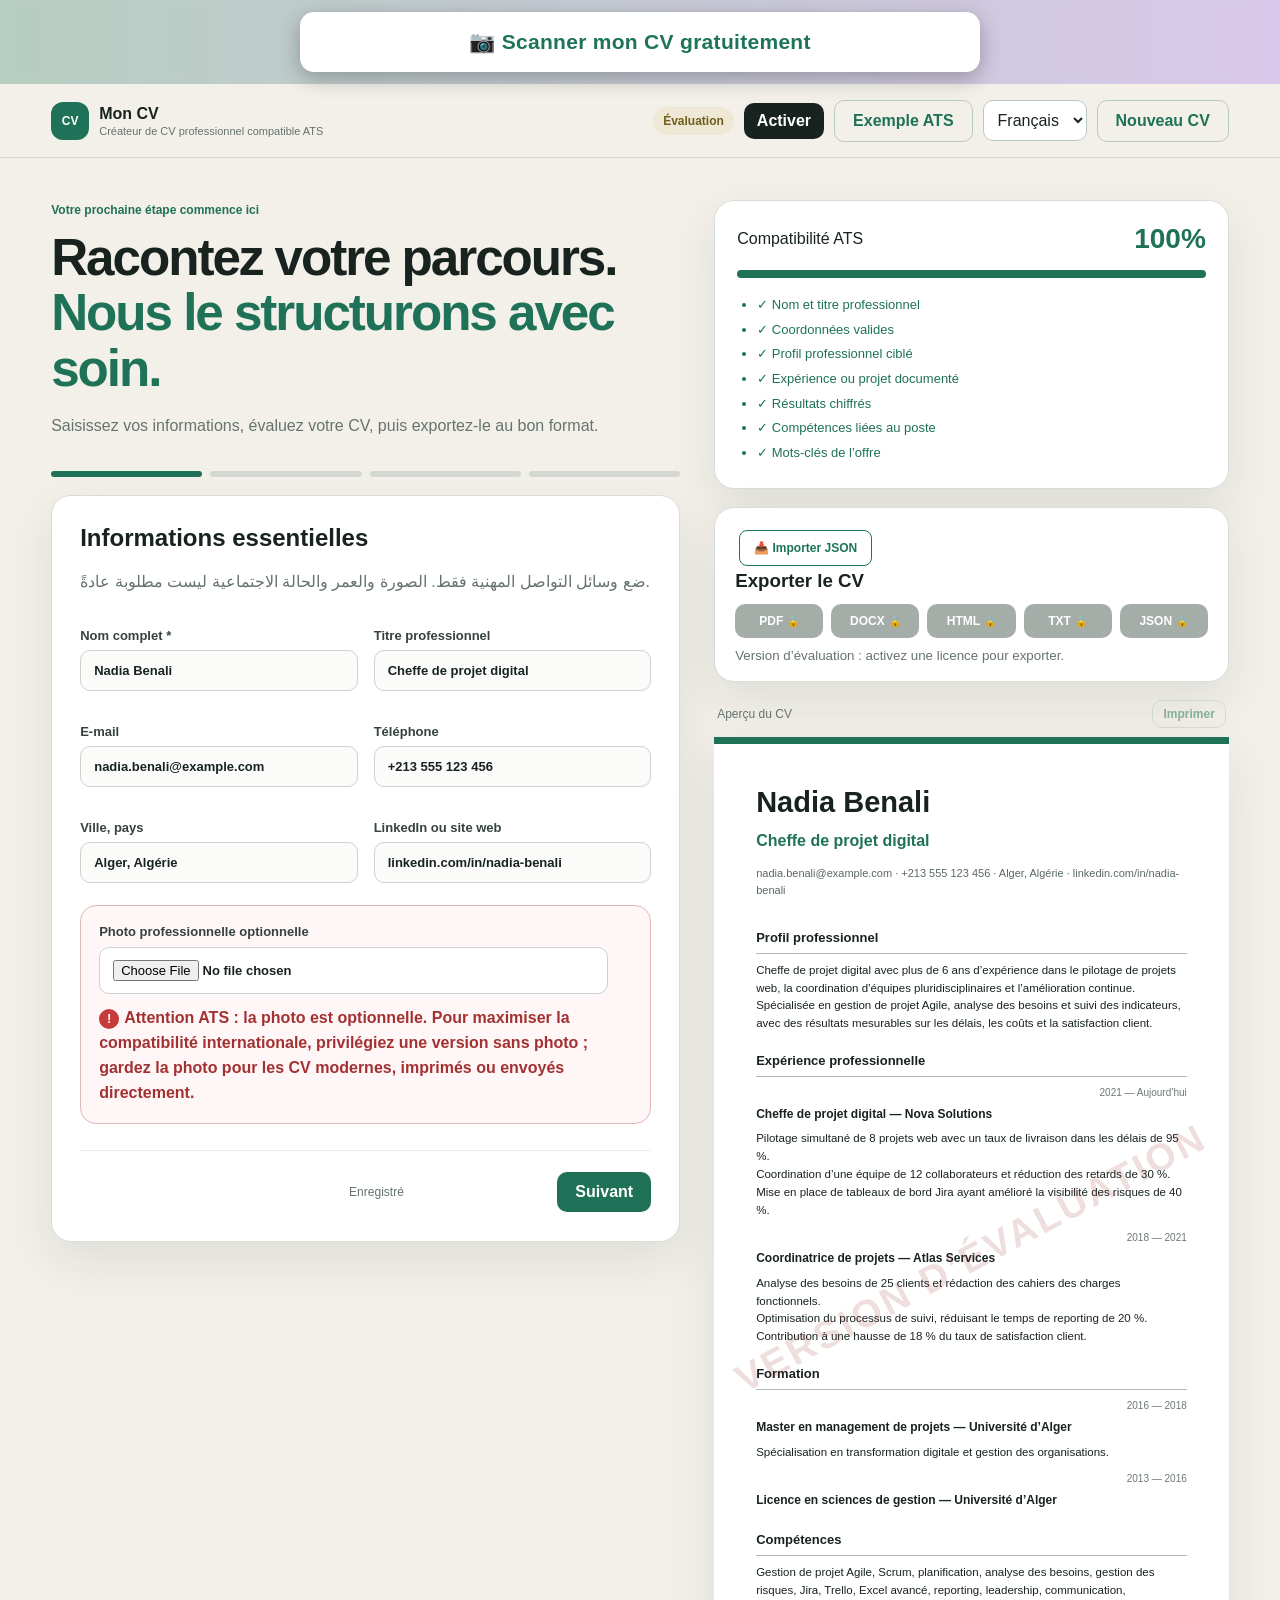
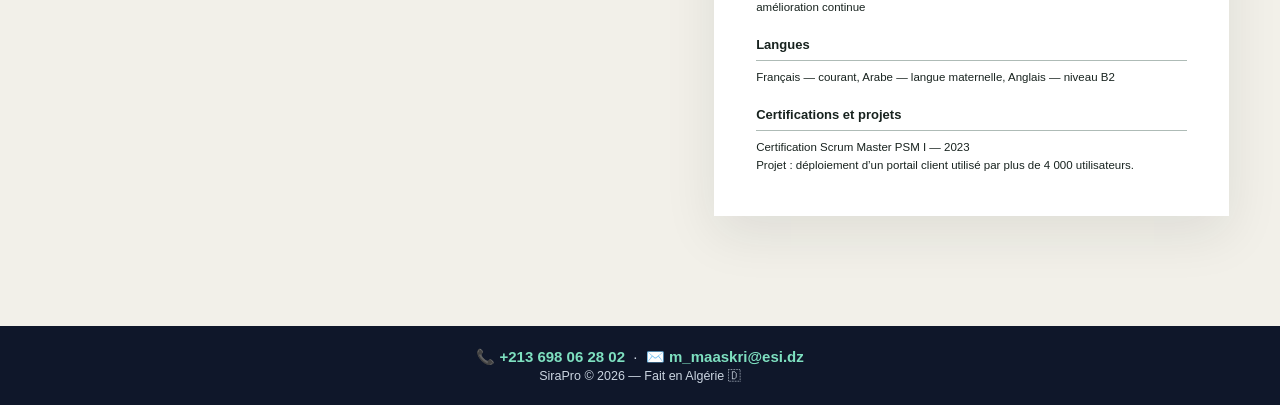
==== static/index.html @ 0e77803e "Update index.html" ====
<!doctype html>
<html lang="ar" dir="rtl">
<head>
  <meta charset="utf-8"><meta name="viewport" content="width=device-width,initial-scale=1"><title>SiraPro — CV professionnel</title><link rel="stylesheet" href="style.css"><link rel="stylesheet" href="commerce.css">
  <meta name="google-site-verification" content="IJ0RNt-pdAgBcvdg8Qh2VPRej1N11okPP1WjEHLTe_M" />
<style>
.bigScanWrap{position:sticky;top:0;z-index:999;padding:12px 16px;background:linear-gradient(90deg,#1e745a,#7c3aed);text-align:center}
#bigScanBtn{display:inline-block;width:min(680px,95%);padding:18px 22px;border:0;border-radius:14px;
background:#ffffff;color:#1e745a;font-size:21px;font-weight:900;cursor:pointer;
box-shadow:0 6px 22px rgba(0,0,0,.28);letter-spacing:.3px}
#bigScanBtn:hover{transform:scale(1.02)}
</style>
<style>.bigScanWrap{position:sticky;top:0;z-index:999;padding:12px 16px;background:linear-gradient(90deg,#1e745a,#7c3aed);text-align:center}#bigScanBtn{display:inline-block;width:min(680px,95%);padding:18px 22px;border:0;border-radius:14px;background:#fff;color:#1e745a;font-size:21px;font-weight:900;cursor:pointer;box-shadow:0 6px 22px rgba(0,0,0,.28)}#bigScanBtn:hover{transform:scale(1.02)}</style>
<style>
/* FOOTER:injected */
.bigScanWrap{background:linear-gradient(90deg,rgba(30,116,90,.55),rgba(124,58,237,.45))!important;backdrop-filter:blur(6px);-webkit-backdrop-filter:blur(6px);box-shadow:none!important}
#contactFooter{margin-top:40px;padding:22px 16px;background:#0f172a;color:#cbd5e1;text-align:center;font-size:15px}
#contactFooter a{color:#7ee0c0;text-decoration:none;font-weight:700}
#contactFooter a:hover{text-decoration:underline}
</style>

<style>
/* TWEAK:injected */
.bigScanWrap{background:linear-gradient(90deg,rgba(30,116,90,.28),rgba(124,58,237,.22))!important;backdrop-filter:blur(4px);-webkit-backdrop-filter:blur(4px)}
</style>


</head>
  <!-- Meta Pixel Code -->
<script>
!function(f,b,e,v,n,t,s)
{if(f.fbq)return;n=f.fbq=function(){n.callMethod?
n.callMethod.apply(n,arguments):n.queue.push(arguments)};
if(!f._fbq)f._fbq=n;n.push=n;n.loaded=!0;n.version='2.0';
n.queue=[];t=b.createElement(e);t.async=!0;
t.src=v;s=b.getElementsByTagName(e)[0];
s.parentNode.insertBefore(t,s)}(window, document,'script',
'https://connect.facebook.net/en_US/fbevents.js');
fbq('init', '2664042690682594');
fbq('track', 'PageView');
</script>
<noscript><img height="1" width="1" style="display:none"
src="https://www.facebook.com/tr?id=2664042690682594&ev=PageView&noscript=1"
/></noscript>
<!-- End Meta Pixel Code -->
<body>


<header><div class="brand"><span class="mark">CV</span><div><b data-i18n="brand">SiraPro</b><small data-i18n="tagline">Créateur de CV compatible ATS</small></div></div><div class="header-actions"><span id="licenseBadge" class="license-badge">Évaluation</span><button id="licenseBtn" class="license-button">Activer</button><button id="exampleBtn" class="ghost" data-i18n="exampleCv">Exemple ATS</button><select id="languageSelect" aria-label="Language"><option value="ar">العربية</option><option value="en">English</option><option value="fr">Français</option></select><button id="clearBtn" class="ghost" data-i18n="newCv">Nouveau CV</button></div></header>
<main>
  <section class="editor">
    <div class="intro"><span class="eyebrow" data-i18n="eyebrow">خطوتك التالية تبدأ هنا</span><h1><span data-i18n="hero1">اكتب قصتك المهنية.</span><br><em data-i18n="hero2">نحن نرتّبها باحتراف.</em></h1><p data-i18n="heroText">أدخل معلوماتك الأساسية، راقب قوة سيرتك، ثم صدّرها بالصيغة المناسبة.</p></div>
    <nav id="steps" aria-label="مراحل إعداد السيرة"></nav>
    <form id="cvForm">
      <div class="panel active" data-step="0"><h2>المعلومات الأساسية</h2><p class="hint">ضع وسائل التواصل المهنية فقط. الصورة والعمر والحالة الاجتماعية ليست مطلوبة عادةً.</p><div class="grid"><label>الاسم الكامل *<input name="fullName" required placeholder="مثال: أمين بن يوسف"></label><label>المسمى المهني<input name="headline" placeholder="مهندس برمجيات"></label><label>البريد الإلكتروني<input name="email" type="email" placeholder="name@example.com"></label><label>الهاتف<input name="phone" placeholder="+213 ..."></label><label>المدينة، الدولة<input name="location" placeholder="الجزائر العاصمة، الجزائر"></label><label>LinkedIn أو الموقع<input name="linkedin" placeholder="linkedin.com/in/..."></label></div><div class="photo-box"><input type="hidden" name="photoData" id="photoData"><label class="photo-picker"><span data-i18n="photoLabel">Photo professionnelle optionnelle</span><input id="photoInput" type="file" accept="image/png,image/jpeg,image/webp"></label><button type="button" id="removePhoto" class="ghost" data-i18n="removePhoto">Retirer</button><img id="photoThumb" alt="" hidden><p class="photo-ats-alert" data-i18n="photoWarning">Attention ATS : la photo est optionnelle. Pour maximiser la compatibilité internationale, privilégiez une version sans photo ; gardez la photo pour les CV modernes, imprimés ou envoyés directement.</p></div></div>
      <div class="panel" data-step="1"><h2>الملخص والمهارات</h2><p class="hint">اكتب 3–5 أسطر تربط خبرتك بتخصصك والنتائج التي حققتها.</p><label>الملخص المهني<textarea name="summary" rows="6" placeholder="متخصص في... بخبرة... حققت..."></textarea></label><label>المهارات الأساسية<textarea name="skills" rows="3" placeholder="Python، إدارة المشاريع، تحليل البيانات..."></textarea></label><label>كلمات إعلان الوظيفة<textarea name="keywords" rows="3" placeholder="الصق أهم المهارات والمصطلحات الواردة في الإعلان"></textarea></label></div>
      <div class="panel" data-step="2"><div class="section-head"><div><h2>الخبرة المهنية</h2><p class="hint">ابدأ بالأحدث، واستخدم أفعالًا ونتائج قابلة للقياس.</p></div><button type="button" class="secondary" data-add="experience">+ إضافة خبرة</button></div><div id="experienceList"></div></div>
      <div class="panel" data-step="3"><div class="section-head"><div><h2>التعليم والتطوير</h2><p class="hint">أضف الشهادات الأكاديمية والمعلومات المرتبطة بالوظيفة.</p></div><button type="button" class="secondary" data-add="education">+ إضافة مؤهل</button></div><div id="educationList"></div><label>اللغات<input name="languages" placeholder="العربية — لغة أم، الإنجليزية — B2"></label><label>الشهادات والمشاريع<textarea name="extras" rows="4" placeholder="شهادة PMP، مشروع لوحة مؤشرات..."></textarea></label></div>
      <div class="actions"><button type="button" id="prevBtn" class="ghost" data-i18n="previous">السابق</button><span id="saveState" data-i18n="saved">محفوظ محليًا</span><button type="button" id="nextBtn" data-i18n="next">التالي</button></div>
    </form>
  </section>
  <aside><div class="score-card"><div><span data-i18n="atsReady">جاهزية ATS</span><strong id="score">0%</strong></div><div class="meter"><i id="meter"></i></div><ul id="checks"></ul></div><div class="export"><button id="import-json-btn" type="button" style="margin:4px;padding:10px 14px;border:1px solid #1e745a;border-radius:8px;background:#ffffff;color:#1e745a;font-weight:700;cursor:pointer;">📥 Importer JSON</button><input type="file" id="import-json-input" accept=".json,application/json" style="display:none"><h3 data-i18n="exportCv">تصدير السيرة</h3><div id="exportButtons"></div><small id="exportMessage" data-i18n="trialExport">Version d’évaluation : activez une licence pour exporter.</small></div><div class="preview-wrap"><div class="preview-label"><span data-i18n="preview">معاينة السيرة</span><button id="printBtn" class="mini" data-i18n="print">طباعة</button></div><article id="preview"></article><div id="trialWatermark" class="trial-watermark">VERSION D’ÉVALUATION</div></div></aside>
</main>
<dialog id="licenseDialog"><button class="dialog-close" id="closeLicense" aria-label="Fermer">×</button><div class="dialog-copy"><span class="eyebrow">SIRAPRO PREMIUM</span><h2>Exportez votre CV professionnel</h2><p>L’aperçu reste gratuit. Choisissez une formule pour débloquer PDF, Word, HTML, TXT, JSON et l’impression.</p></div><div class="plans"><article><span>Mensuel</span><strong>500 DA</strong><small>Renouvellement mensuel</small><button data-checkout="monthly">Choisir mensuel</button></article><article class="recommended"><i>Recommandé</i><span>Annuel</span><strong>5 000 DA</strong><small>Économisez 1 000 DA par an</small><button data-checkout="annual">Choisir annuel</button></article></div><div class="activation"><h3>Vous avez déjà une licence ?</h3><div class="activation-grid"><input id="licenseEmail" type="email" placeholder="votre@email.com"><input id="licenseKey" placeholder="CVPRO-XXXXXX-XXXXXX-XXXXXX-XXXXXX"><button id="activateLicense">Activer la licence</button></div><p id="licenseFeedback" role="status"></p></div></dialog>
<template id="experienceTpl"><div class="repeat-card"><button type="button" class="remove" aria-label="حذف">×</button><div class="grid"><label>المسمى الوظيفي<input data-key="role"></label><label>الشركة<input data-key="company"></label><label>من<input data-key="start" placeholder="2022"></label><label>إلى<input data-key="end" placeholder="حتى الآن"></label></div><label>الإنجازات<textarea data-key="details" rows="4" placeholder="طورت... مما أدى إلى زيادة... بنسبة 20%"></textarea></label></div></template>
<template id="educationTpl"><div class="repeat-card"><button type="button" class="remove" aria-label="حذف">×</button><div class="grid"><label>الشهادة / التخصص<input data-key="degree"></label><label>المؤسسة<input data-key="institution"></label><label>من<input data-key="start"></label><label>إلى<input data-key="end"></label></div><label>تفاصيل إضافية<textarea data-key="details" rows="3"></textarea></label></div></template>
<script src="app.js"></script>


<script>
(function () {
  var KEY = "cvData";
  var btn = document.getElementById("import-json-btn");
  var input = document.getElementById("import-json-input");
  if (!btn || !input) return;

  btn.addEventListener("click", function () { input.click(); });

  input.addEventListener("change", function () {
    var file = input.files && input.files[0];
    if (!file) return;

    var reader = new FileReader();
    reader.onload = function () {
      try {
        var text = String(reader.result).replace(/^\uFEFF/, "");
        var data = JSON.parse(text);

        if (typeof data !== "object" || data === null || Array.isArray(data)) throw new Error("format");
        if (!("fullName" in data) && !("experience" in data) && !("email" in data)) throw new Error("format");

        localStorage.setItem(KEY, JSON.stringify(data));
        alert("✅ CV importé avec succès. La page va se recharger.");
        location.reload();
      } catch (e) {
        alert("❌ Fichier JSON invalide. Choisissez un fichier exporté depuis SiraPro.");
      }
    };
    reader.readAsText(file, "utf-8");
    input.value = "";
  });
})();
</script>

<button id="scan-open" style="position:fixed;bottom:16px;left:16px;z-index:9998;border:0;border-radius:999px;padding:12px 18px;background:#7c3aed;color:#fff;font-weight:700;cursor:pointer;box-shadow:0 8px 20px rgba(0,0,0,.25);">📷 Scanner mon CV</button>
<div id="scan-panel" style="display:none;position:fixed;inset:0;background:rgba(15,23,42,.55);z-index:9999;">
  <div style="max-width:660px;margin:4vh auto;background:#fff;border-radius:16px;padding:24px;max-height:92vh;overflow:auto;">
    <div style="display:flex;justify-content:space-between;align-items:center;">
      <h2 style="margin:0;font-size:20px;">📷 Scan &amp; Score de votre CV</h2>
      <button id="scan-close" style="border:0;background:#e2e8f0;border-radius:8px;padding:6px 10px;cursor:pointer;">✖</button>
    </div>
    <p style="color:#64748b;font-size:14px;">Uploadez une photo ou un PDF de votre CV existant. L'application lit le texte et calcule votre score ATS, plus un score de compatibilité si vous collez une offre d'emploi.</p>
    <input type="file" id="scan-file" accept="image/png,image/jpeg,image/webp,application/pdf" style="margin:8px 0;">
    <textarea id="scan-job" rows="4" placeholder="(Optionnel) Collez ici l'offre d'emploi pour calculer la compatibilité..." style="width:100%;margin:8px 0;padding:10px;border:1px solid #cbd5e1;border-radius:8px;"></textarea>
    <button id="scan-go" style="border:0;border-radius:10px;padding:12px 18px;background:#7c3aed;color:#fff;font-weight:700;cursor:pointer;">Analyser mon CV</button>
    <div id="scan-result" style="margin-top:16px;"></div>
  </div>
</div>
<script>
(function () {
  var open = document.getElementById("scan-open");
  var panel = document.getElementById("scan-panel");
  var close = document.getElementById("scan-close");
  var go = document.getElementById("scan-go");
  var fileInput = document.getElementById("scan-file");
  var jobInput = document.getElementById("scan-job");
  var result = document.getElementById("scan-result");

  open.addEventListener("click", function () { panel.style.display = "block"; });
  close.addEventListener("click", function () { panel.style.display = "none"; });

  go.addEventListener("click", function () {
    var file = fileInput.files && fileInput.files[0];
    if (!file) { alert("Choisissez d'abord une photo ou un PDF de votre CV."); return; }

    result.innerHTML = "<p>⏳ Analyse en cours…</p>";
    var fd = new FormData();
    fd.append("file", file, file.name);
    fd.append("kind", (file.name.split(".").pop() || "").toLowerCase());
    fd.append("job", jobInput.value || "");

    fetch("/api/scan-score", { method: "POST", body: fd })
      .then(function (r) { return r.json().then(function (j) { return { ok: r.ok, j: j }; }); })
      .then(function (res) {
        if (!res.ok) { result.innerHTML = "<p style='color:#b91c1c;'>❌ " + (res.j.error || "Erreur") + "</p>"; return; }
        var j = res.j;
        var htmlOut = "<h3 style='margin:0 0 8px;'>Score ATS : " + j.ats_score + " / 100</h3>";
        if (j.compatibility !== null && j.compatibility !== undefined) {
          htmlOut += "<h3 style='margin:0 0 8px;color:#7c3aed;'>Compatibilité avec l'offre : " + j.compatibility + " %</h3>";
        }
        htmlOut += "<p style='color:#64748b;'>" + j.word_count + " mots détectés</p><ul style='list-style:none;padding:0;'>";
        (j.checks || []).forEach(function (c) {
          htmlOut += "<li>" + (c.ok ? "✅" : "❌") + " " + c.label + " <b>(+" + c.points + ")</b></li>";
        });
        htmlOut += "</ul>";
        if ((j.matched_skills || []).length) {
          htmlOut += "<p><b>Compétences détectées :</b> " + j.matched_skills.join(", ") + "</p>";
        }
        if ((j.job_keywords_matched || []).length) {
          htmlOut += "<p><b>Mots-clés de l'offre trouvés :</b> " + j.job_keywords_matched.join(", ") + "</p>";
        }
        result.innerHTML = htmlOut;
      })
      .catch(function (e) { result.innerHTML = "<p style='color:#b91c1c;'>❌ " + e + "</p>"; });
  });
})();
</script>

<script>
// BIGSCAN2:injected
(function(){
  var BANNER = '<div class="bigScanWrap" id="bigScanWrap"><button id="bigScanBtn" type="button">📷 Scanner mon CV gratuitement</button></div>';
  function findOld(){
    var els = document.querySelectorAll('button, a, [role="button"], label');
    for (var i=0;i<els.length;i++){
      var el = els[i];
      if (el.id === 'bigScanBtn') continue;
      var txt = (el.textContent || '').trim();
      if (/scanner\s+mon\s+cv/i.test(txt) && txt.length < 60) return el;
    }
    return null;
  }
  function ensure(){
    if (!document.body) return;
    if (!document.getElementById('bigScanWrap')) {
      document.body.insertAdjacentHTML('afterbegin', BANNER);
      document.getElementById('bigScanBtn').addEventListener('click', function(){
        var old = findOld();
        if (old) { old.click(); return; }
        var fi = document.querySelector('input[type="file"][accept*="pdf"]') || document.querySelector('input[type="file"]');
        if (fi) fi.click();
      });
    }
    var old2 = findOld();
    if (old2) old2.style.display = 'none';
  }
  ensure();
  setInterval(ensure, 1000);
})();
</script>

<script>
// PAYCAP:injected
document.addEventListener('click', function(ev){
  var el = ev.target.closest ? ev.target.closest('button, a, [role="button"]') : null;
  if (!el) return;
  var t = (el.textContent || '');
  if (!/mensuel|annuel|payer|500\s*DA|5\s?000\s*DA|CIB|Edahabia/i.test(t)) return;
  var plan = /annuel|5\s?000/i.test(t) ? 'annual' : 'monthly';
  var ask = window.prompt('Votre e-mail pour recevoir votre cl\u00e9 d\u2019activation apr\u00e8s paiement :', localStorage.getItem('sirapro_email') || '');
  if (ask === null) { ev.preventDefault(); ev.stopPropagation(); return; }
  ask = (ask || '').trim().toLowerCase();
  if (ask.indexOf('@') > 0) {
    localStorage.setItem('sirapro_email', ask);
    try {
      var x = new XMLHttpRequest();
      x.open('POST', '/api/register_intent', false);
      x.setRequestHeader('Content-Type', 'application/json');
      x.send(JSON.stringify({email: ask, plan: plan}));
    } catch (e) {}
  }
}, true);
</script>

<script>
// FOOTER:injected
(function(){
  function ensure(){
    if (!document.body) return;
    if (!document.getElementById('contactFooter')) {
      document.body.insertAdjacentHTML('beforeend',
        '<footer id="contactFooter">📞 <a href="tel:+213698062802">+213 698 06 28 02</a> &nbsp;·&nbsp; ✉️ <a href="mailto:m_maaskri@esi.dz">m_maaskri@esi.dz</a><br><small>SiraPro © 2026 — Fait avec ❤️ en Algérie</small></footer>');
    }
  }
  ensure();
  setInterval(ensure, 1000);
})();
</script>

<script>
// TWEAK:injected
(function(){
  function fix(){
    var f = document.getElementById('contactFooter');
    if (f && f.innerHTML.indexOf('\u2764') !== -1) {
      f.innerHTML = '📞 <a href="tel:+213698062802">+213 698 06 28 02</a> &nbsp;·&nbsp; ✉️ <a href="mailto:m_maaskri@esi.dz">m_maaskri@esi.dz</a><br><small>SiraPro © 2026 — Fait en Algérie 🇩</small>';
    }
  }
  fix();
  setInterval(fix, 1000);
})();
</script>

<script>
// PIXEL:events
document.addEventListener('click', function(ev){
  var el = ev.target.closest ? ev.target.closest('button, a, [role="button"]') : null;
  if (!el) return;
  var t = (el.textContent || '');
  if (/mensuel|annuel|payer|500\s*DA|5\s?000\s*DA|CIB|Edahabia/i.test(t) && window.fbq) {
    fbq('track', 'InitiateCheckout');
  }
}, true);
</script>
</body></html>
---- static/style.css ----
:root{--ink:#18231f;--muted:#66736e;--paper:#fff;--bg:#f2f0e9;--green:#1f7258;--line:#d9ddd8;--shadow:0 18px 50px rgba(24,35,31,.09)}*{box-sizing:border-box}body{margin:0;background:var(--bg);color:var(--ink);font-family:Arial,sans-serif}button,input,textarea,select{font:inherit}header{min-height:74px;padding:10px 4vw;display:flex;align-items:center;justify-content:space-between;gap:15px;border-bottom:1px solid #dad8d0;background:rgba(242,240,233,.94);position:sticky;top:0;z-index:9}.brand,.header-actions{display:flex;gap:10px;align-items:center}.brand small{display:block;color:var(--muted);font-size:11px;margin-top:2px}.mark{display:grid;place-items:center;width:38px;height:38px;border-radius:12px;background:var(--green);color:#fff;font-weight:bold;font-size:12px}.header-actions select{border:1px solid #b9c8c2;border-radius:10px;padding:10px;background:#fff;color:var(--ink)}main{display:grid;grid-template-columns:minmax(0,1.1fr) minmax(370px,.9fr);gap:34px;max-width:1440px;margin:auto;padding:42px 4vw 70px}.editor,aside{min-width:0}.eyebrow{font-size:12px;color:var(--green);font-weight:bold}.intro h1{font-size:clamp(36px,4vw,62px);line-height:1.08;margin:12px 0 16px;letter-spacing:-.04em}.intro h1 em{font-style:normal;color:var(--green)}.intro p,.hint{color:var(--muted);line-height:1.7}nav{display:flex;gap:8px;margin:32px 0 18px}.step{flex:1;height:6px;border:0;padding:0;background:#d4d7d2;border-radius:9px}.step.done,.step.active{background:var(--green)}form,.score-card,.export{background:var(--paper);border:1px solid var(--line);border-radius:20px;box-shadow:var(--shadow)}form{padding:28px}.panel{display:none}.panel.active{display:block}.panel h2{margin:0 0 6px}.grid{display:grid;grid-template-columns:1fr 1fr;gap:16px}label{display:block;color:#36423e;font-size:13px;font-weight:bold;margin-top:17px}input,textarea{width:100%;margin-top:7px;border:1px solid #ccd2ce;border-radius:10px;padding:12px 13px;background:#fbfcfa;color:var(--ink);outline:none}textarea{resize:vertical;line-height:1.6}input:focus,textarea:focus{border-color:var(--green);box-shadow:0 0 0 3px #dcebe5}.actions,.section-head,.score-card>div:first-child,.preview-label{display:flex;align-items:center;justify-content:space-between}.actions{margin-top:26px;border-top:1px solid #eee;padding-top:20px}.actions span{font-size:12px;color:var(--muted)}button{border:0;border-radius:10px;background:var(--green);color:#fff;padding:11px 18px;cursor:pointer;font-weight:bold}.ghost,.secondary,.mini{background:transparent;color:var(--green);border:1px solid #b9c8c2}.repeat-card{position:relative;margin-top:18px;padding:18px;border:1px solid var(--line);border-radius:14px;background:#fafbf9}.remove{position:absolute;inset-inline-end:10px;top:8px;background:transparent;color:#a64c4c;font-size:22px;padding:4px 8px}.score-card{padding:22px;margin-bottom:18px}.score-card strong{font-size:28px;color:var(--green)}.meter{height:8px;background:#e6e9e5;border-radius:10px;margin:15px 0;overflow:hidden}.meter i{display:block;height:100%;width:0;background:var(--green);transition:.3s}.score-card ul{padding-inline-start:20px;margin:0;color:var(--muted);font-size:13px;line-height:1.9}.score-card li.ok{color:var(--green)}.export{padding:18px 20px;margin-bottom:18px}.export h3{margin:0 0 12px}.export #exportButtons{display:grid;grid-template-columns:repeat(5,minmax(0,1fr));gap:8px}.export button{padding:10px 6px;font-size:12px}.export small{display:block;color:var(--muted);margin-top:10px}.preview-label{padding:0 3px 9px;color:var(--muted);font-size:12px}.mini{padding:6px 10px}.preview-wrap article{background:#fff;min-height:610px;box-shadow:var(--shadow);border-top:7px solid var(--green);padding:36px 42px;line-height:1.55}.cv-name{font-size:29px;margin:0}.cv-headline{color:var(--green);font-weight:bold;margin:4px 0}.cv-contact{font-size:11px;color:#5b6964;overflow-wrap:anywhere}.cv-section{margin-top:18px}.cv-section h2{font-size:13px;border-bottom:1px solid #aebbb6;padding-bottom:5px;margin-bottom:8px}.cv-section p{font-size:11.5px;white-space:pre-line;margin:5px 0}.cv-item{margin-bottom:10px}.cv-item b{font-size:12px}.cv-date{display:block;text-align:end;color:#6b7773;font-size:10px}[dir=ltr] body,[dir=ltr] input,[dir=ltr] textarea{text-align:left}
@media(max-width:950px){main{grid-template-columns:1fr}aside{display:grid;grid-template-columns:1fr 1fr;gap:16px}.score-card,.export{margin:0}.preview-wrap{grid-column:1/-1}}
@media(max-width:600px){header{min-height:68px;padding:10px 14px}.brand small,#clearBtn{display:none}.header-actions select{padding:9px 7px}main{padding:24px 12px 48px;gap:22px}.grid,aside{grid-template-columns:1fr}form{padding:18px;border-radius:15px}.intro h1{font-size:36px}.intro p{font-size:14px}.preview-wrap{grid-column:auto}.preview-wrap article{padding:26px 20px;min-height:500px}.section-head{align-items:flex-start;gap:12px}.actions{gap:8px}.actions span{display:none}.actions button{flex:1}.export{position:sticky;bottom:8px;z-index:7;box-shadow:0 12px 35px rgba(24,35,31,.22)}.export #exportButtons{grid-template-columns:repeat(3,1fr)}.export small{display:none}}
@media print{body>*:not(main),main>.editor,.score-card,.export,.preview-label{display:none!important}main{display:block;padding:0}.preview-wrap article{box-shadow:none;border:0;min-height:auto}}
.photo-box{margin-top:22px;padding:18px;border:1px solid #e2b7b7;border-radius:16px;background:#fff7f7;display:grid;grid-template-columns:1fr auto auto;gap:12px;align-items:center}.photo-picker{margin:0}.photo-picker input{margin-top:8px;background:white}.photo-ats-alert{grid-column:1/-1;margin:0;color:#a33131;font-weight:bold;line-height:1.55}.photo-ats-alert::before{content:'! ';display:inline-grid;place-items:center;width:20px;height:20px;margin-inline-end:5px;border-radius:50%;background:#c73b3b;color:white;font-size:13px}#photoThumb{width:74px;height:74px;border-radius:50%;object-fit:cover;border:3px solid white;box-shadow:0 8px 22px rgba(163,49,49,.18)}#removePhoto[hidden],#photoThumb[hidden]{display:none}.cv-top{display:flex;gap:18px;align-items:flex-start}.cv-photo{width:86px;height:86px;border-radius:50%;object-fit:cover;border:3px solid #eef3ef;flex:0 0 auto}[dir=rtl] .cv-top{flex-direction:row-reverse}@media(max-width:600px){.photo-box{grid-template-columns:1fr}.cv-top{gap:12px}.cv-photo{width:68px;height:68px}}
---- static/commerce.css ----
.license-badge{padding:7px 10px;border-radius:99px;background:#eee8d5;color:#715d1c;font-size:12px;font-weight:bold}.license-badge.active{background:#dceee7;color:#176247}.license-button{padding:9px 13px;background:#18231f}.preview-wrap{position:relative}.trial-watermark{position:absolute;inset:50% auto auto 50%;transform:translate(-50%,-50%) rotate(-28deg);font-weight:900;font-size:clamp(22px,3vw,42px);letter-spacing:.08em;color:rgba(150,48,48,.16);white-space:nowrap;pointer-events:none}.export button.locked{background:#a5ada9;cursor:not-allowed;position:relative}.export button.locked::after{content:'🔒';font-size:10px;margin-inline-start:4px}dialog{width:min(760px,calc(100vw - 30px));border:0;border-radius:24px;padding:30px;background:#f7f5ee;color:#18231f;box-shadow:0 30px 90px rgba(0,0,0,.28)}dialog::backdrop{background:rgba(15,24,21,.68);backdrop-filter:blur(4px)}.dialog-close{position:absolute;inset-inline-end:16px;top:14px;background:transparent;color:#42504b;font-size:26px;padding:4px 9px}.dialog-copy{text-align:center;max-width:560px;margin:auto}.dialog-copy h2{font-size:30px;margin:9px 0}.dialog-copy p{color:#66736e;line-height:1.6}.plans{display:grid;grid-template-columns:1fr 1fr;gap:15px;margin:24px 0}.plans article{background:white;border:1px solid #d9ddd8;border-radius:17px;padding:20px;display:grid;gap:8px;position:relative}.plans .recommended{border:2px solid #1f7258}.plans i{position:absolute;top:-12px;inset-inline-end:14px;background:#1f7258;color:white;padding:5px 9px;border-radius:20px;font-size:10px}.plans strong{font-size:28px}.plans small{color:#66736e}.activation{border-top:1px solid #d9ddd8;padding-top:18px}.activation h3{margin:0 0 12px}.activation-grid{display:grid;grid-template-columns:1fr 1.3fr auto;gap:8px}.activation-grid input{margin:0}.activation-grid button{white-space:nowrap}#licenseFeedback{min-height:20px;color:#a24848;font-size:13px}.licensed .trial-watermark{display:none}.licensed #printBtn{opacity:1}.trial #printBtn{opacity:.5;cursor:not-allowed}@media(max-width:700px){.license-badge,#clearBtn{display:none}.header-actions{gap:5px}.license-button{padding:8px}.plans,.activation-grid{grid-template-columns:1fr}dialog{padding:25px 18px}.dialog-copy h2{font-size:24px}}@media print{.trial-watermark{display:block!important}}
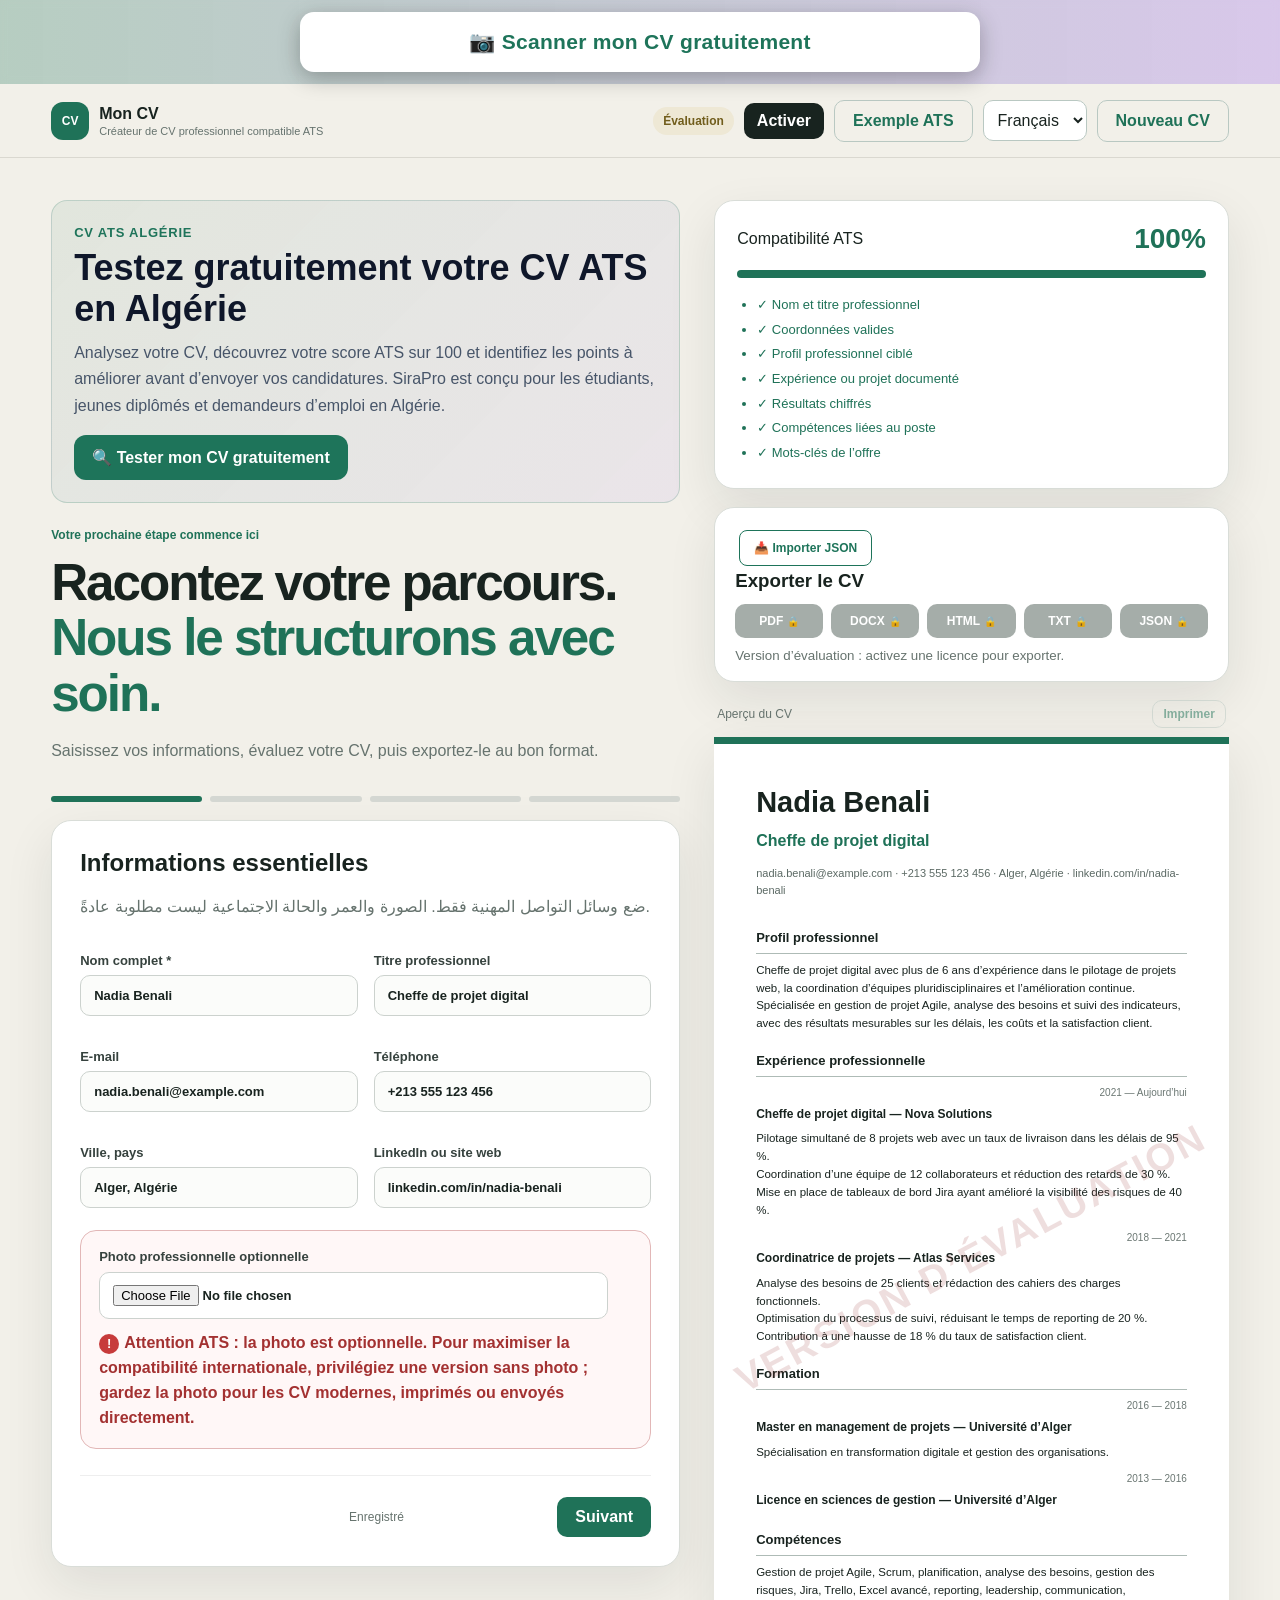
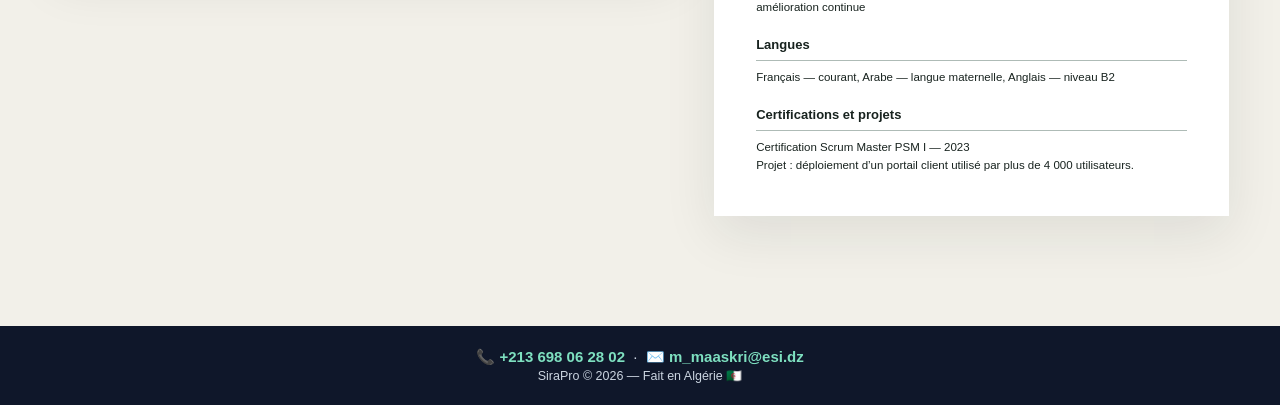
==== commit 61b1addb: "Update index.html" ====
--- a/static/index.html
+++ b/static/index.html
@@ -1,54 +1,90 @@
 <!doctype html>
-<html lang="ar" dir="rtl">
+<html lang="ar-DZ" dir="rtl">
 <head>
-  <meta charset="utf-8"><meta name="viewport" content="width=device-width,initial-scale=1"><title>SiraPro — CV professionnel</title><link rel="stylesheet" href="style.css"><link rel="stylesheet" href="commerce.css">
-  <meta name="google-site-verification" content="IJ0RNt-pdAgBcvdg8Qh2VPRej1N11okPP1WjEHLTe_M" />
-<style>
-.bigScanWrap{position:sticky;top:0;z-index:999;padding:12px 16px;background:linear-gradient(90deg,#1e745a,#7c3aed);text-align:center}
-#bigScanBtn{display:inline-block;width:min(680px,95%);padding:18px 22px;border:0;border-radius:14px;
-background:#ffffff;color:#1e745a;font-size:21px;font-weight:900;cursor:pointer;
-box-shadow:0 6px 22px rgba(0,0,0,.28);letter-spacing:.3px}
-#bigScanBtn:hover{transform:scale(1.02)}
-</style>
-<style>.bigScanWrap{position:sticky;top:0;z-index:999;padding:12px 16px;background:linear-gradient(90deg,#1e745a,#7c3aed);text-align:center}#bigScanBtn{display:inline-block;width:min(680px,95%);padding:18px 22px;border:0;border-radius:14px;background:#fff;color:#1e745a;font-size:21px;font-weight:900;cursor:pointer;box-shadow:0 6px 22px rgba(0,0,0,.28)}#bigScanBtn:hover{transform:scale(1.02)}</style>
-<style>
-/* FOOTER:injected */
-.bigScanWrap{background:linear-gradient(90deg,rgba(30,116,90,.55),rgba(124,58,237,.45))!important;backdrop-filter:blur(6px);-webkit-backdrop-filter:blur(6px);box-shadow:none!important}
-#contactFooter{margin-top:40px;padding:22px 16px;background:#0f172a;color:#cbd5e1;text-align:center;font-size:15px}
-#contactFooter a{color:#7ee0c0;text-decoration:none;font-weight:700}
-#contactFooter a:hover{text-decoration:underline}
-</style>
-
-<style>
-/* TWEAK:injected */
-.bigScanWrap{background:linear-gradient(90deg,rgba(30,116,90,.28),rgba(124,58,237,.22))!important;backdrop-filter:blur(4px);-webkit-backdrop-filter:blur(4px)}
-</style>
-
-
+  <meta charset="utf-8">
+  <meta name="viewport" content="width=device-width, initial-scale=1">
+
+  <title>Test CV ATS Gratuit Algérie | Créer un CV ATS - SiraPro</title>
+  <meta name="description" content="Testez gratuitement votre CV et découvrez votre score ATS. SiraPro aide les étudiants, jeunes diplômés et demandeurs d'emploi en Algérie à créer un CV professionnel compatible ATS.">
+  <meta name="robots" content="index,follow,max-image-preview:large,max-snippet:-1,max-video-preview:-1">
+  <meta name="theme-color" content="#1e745a">
+  <link rel="canonical" href="https://sirapro.onrender.com/">
+
+  <meta property="og:type" content="website">
+  <meta property="og:site_name" content="SiraPro">
+  <meta property="og:url" content="https://sirapro.onrender.com/">
+  <meta property="og:title" content="Test CV ATS Gratuit Algérie | SiraPro">
+  <meta property="og:description" content="Analysez gratuitement votre CV, découvrez votre score ATS et identifiez les points à améliorer avant de postuler.">
+  <meta property="og:locale" content="ar_DZ">
+  <meta property="og:locale:alternate" content="fr_DZ">
+  <meta property="og:locale:alternate" content="en_US">
+  <meta name="twitter:card" content="summary">
+  <meta name="twitter:title" content="Test CV ATS Gratuit Algérie | SiraPro">
+  <meta name="twitter:description" content="Analysez gratuitement votre CV et découvrez votre score ATS sur SiraPro.">
+
+  <meta name="google-site-verification" content="IJ0RNt-pdAgBcvdg8Qh2VPRej1N11okPP1WjEHLTe_M">
+
+  <link rel="stylesheet" href="style.css">
+  <link rel="stylesheet" href="commerce.css">
+
+  <script type="application/ld+json">
+  {
+    "@context": "https://schema.org",
+    "@type": "WebApplication",
+    "name": "SiraPro",
+    "url": "https://sirapro.onrender.com/",
+    "description": "Application web de création et d'analyse de CV compatibles ATS pour les étudiants, jeunes diplômés et demandeurs d'emploi en Algérie.",
+    "applicationCategory": "BusinessApplication",
+    "operatingSystem": "Web",
+    "inLanguage": ["ar-DZ", "fr-DZ", "en"]
+  }
+  </script>
+
+  <!-- Meta Pixel Code -->
+  <script>
+  !function(f,b,e,v,n,t,s)
+  {if(f.fbq)return;n=f.fbq=function(){n.callMethod?
+  n.callMethod.apply(n,arguments):n.queue.push(arguments)};
+  if(!f._fbq)f._fbq=n;n.push=n;n.loaded=!0;n.version='2.0';
+  n.queue=[];t=b.createElement(e);t.async=!0;
+  t.src=v;s=b.getElementsByTagName(e)[0];
+  s.parentNode.insertBefore(t,s)}(window, document,'script',
+  'https://connect.facebook.net/en_US/fbevents.js');
+  fbq('init', '2664042690682594');
+  fbq('track', 'PageView');
+  </script>
+  <!-- End Meta Pixel Code -->
+
+  <style>
+    .bigScanWrap{position:sticky;top:0;z-index:999;padding:12px 16px;background:linear-gradient(90deg,rgba(30,116,90,.28),rgba(124,58,237,.22));text-align:center;backdrop-filter:blur(4px);-webkit-backdrop-filter:blur(4px)}
+    #bigScanBtn{display:inline-block;width:min(680px,95%);padding:18px 22px;border:0;border-radius:14px;background:#fff;color:#1e745a;font-size:21px;font-weight:900;cursor:pointer;box-shadow:0 6px 22px rgba(0,0,0,.28);letter-spacing:.3px}
+    #bigScanBtn:hover{transform:scale(1.02)}
+    #contactFooter{margin-top:40px;padding:22px 16px;background:#0f172a;color:#cbd5e1;text-align:center;font-size:15px}
+    #contactFooter a{color:#7ee0c0;text-decoration:none;font-weight:700}
+    #contactFooter a:hover{text-decoration:underline}
+    .seo-intro{margin:0 0 22px;padding:22px;border:1px solid rgba(30,116,90,.20);border-radius:16px;background:linear-gradient(135deg,rgba(30,116,90,.08),rgba(124,58,237,.06));text-align:left}
+    .seo-intro .seo-kicker{display:inline-block;margin-bottom:7px;font-size:13px;font-weight:800;letter-spacing:.06em;text-transform:uppercase;color:#1e745a}
+    .seo-intro h2{margin:0 0 10px;font-size:clamp(24px,4vw,36px);line-height:1.15;color:#0f172a}
+    .seo-intro p{margin:0 0 16px;max-width:850px;line-height:1.65;color:#475569}
+    #seoScanBtn{border:0;border-radius:12px;padding:13px 18px;background:#1e745a;color:#fff;font-weight:800;cursor:pointer}
+    #seoScanBtn:hover{filter:brightness(.95)}
+  </style>
 </head>
-  <!-- Meta Pixel Code -->
-<script>
-!function(f,b,e,v,n,t,s)
-{if(f.fbq)return;n=f.fbq=function(){n.callMethod?
-n.callMethod.apply(n,arguments):n.queue.push(arguments)};
-if(!f._fbq)f._fbq=n;n.push=n;n.loaded=!0;n.version='2.0';
-n.queue=[];t=b.createElement(e);t.async=!0;
-t.src=v;s=b.getElementsByTagName(e)[0];
-s.parentNode.insertBefore(t,s)}(window, document,'script',
-'https://connect.facebook.net/en_US/fbevents.js');
-fbq('init', '2664042690682594');
-fbq('track', 'PageView');
-</script>
-<noscript><img height="1" width="1" style="display:none"
-src="https://www.facebook.com/tr?id=2664042690682594&ev=PageView&noscript=1"
-/></noscript>
-<!-- End Meta Pixel Code -->
 <body>
+  <noscript><img height="1" width="1" style="display:none" alt="" src="https://www.facebook.com/tr?id=2664042690682594&amp;ev=PageView&amp;noscript=1"></noscript>
+
 
 
 <header><div class="brand"><span class="mark">CV</span><div><b data-i18n="brand">SiraPro</b><small data-i18n="tagline">Créateur de CV compatible ATS</small></div></div><div class="header-actions"><span id="licenseBadge" class="license-badge">Évaluation</span><button id="licenseBtn" class="license-button">Activer</button><button id="exampleBtn" class="ghost" data-i18n="exampleCv">Exemple ATS</button><select id="languageSelect" aria-label="Language"><option value="ar">العربية</option><option value="en">English</option><option value="fr">Français</option></select><button id="clearBtn" class="ghost" data-i18n="newCv">Nouveau CV</button></div></header>
 <main>
   <section class="editor">
+    <section class="seo-intro" lang="fr-DZ" dir="ltr" aria-labelledby="seo-title">
+      <span class="seo-kicker">CV ATS Algérie</span>
+      <h2 id="seo-title">Testez gratuitement votre CV ATS en Algérie</h2>
+      <p>Analysez votre CV, découvrez votre score ATS sur 100 et identifiez les points à améliorer avant d’envoyer vos candidatures. SiraPro est conçu pour les étudiants, jeunes diplômés et demandeurs d’emploi en Algérie.</p>
+      <button type="button" id="seoScanBtn">🔍 Tester mon CV gratuitement</button>
+    </section>
+    
     <div class="intro"><span class="eyebrow" data-i18n="eyebrow">خطوتك التالية تبدأ هنا</span><h1><span data-i18n="hero1">اكتب قصتك المهنية.</span><br><em data-i18n="hero2">نحن نرتّبها باحتراف.</em></h1><p data-i18n="heroText">أدخل معلوماتك الأساسية، راقب قوة سيرتك، ثم صدّرها بالصيغة المناسبة.</p></div>
     <nav id="steps" aria-label="مراحل إعداد السيرة"></nav>
     <form id="cvForm">
@@ -229,25 +265,11 @@
     if (!document.body) return;
     if (!document.getElementById('contactFooter')) {
       document.body.insertAdjacentHTML('beforeend',
-        '<footer id="contactFooter">📞 <a href="tel:+213698062802">+213 698 06 28 02</a> &nbsp;·&nbsp; ✉️ <a href="mailto:m_maaskri@esi.dz">m_maaskri@esi.dz</a><br><small>SiraPro © 2026 — Fait avec ❤️ en Algérie</small></footer>');
+        '<footer id="contactFooter">📞 <a href="tel:+213698062802">+213 698 06 28 02</a> &nbsp;·&nbsp; ✉️ <a href="mailto:m_maaskri@esi.dz">m_maaskri@esi.dz</a><br><small>SiraPro © 2026 — Fait en Algérie 🇩🇿</small></footer>');
     }
   }
   ensure();
   setInterval(ensure, 1000);
-})();
-</script>
-
-<script>
-// TWEAK:injected
-(function(){
-  function fix(){
-    var f = document.getElementById('contactFooter');
-    if (f && f.innerHTML.indexOf('\u2764') !== -1) {
-      f.innerHTML = '📞 <a href="tel:+213698062802">+213 698 06 28 02</a> &nbsp;·&nbsp; ✉️ <a href="mailto:m_maaskri@esi.dz">m_maaskri@esi.dz</a><br><small>SiraPro © 2026 — Fait en Algérie 🇩</small>';
-    }
-  }
-  fix();
-  setInterval(fix, 1000);
 })();
 </script>
 
@@ -262,4 +284,17 @@
   }
 }, true);
 </script>
-</body></html>
+<script>
+(function () {
+  var seoBtn = document.getElementById("seoScanBtn");
+  if (!seoBtn) return;
+  seoBtn.addEventListener("click", function () {
+    var scanBtn = document.getElementById("scan-open");
+    if (scanBtn) scanBtn.click();
+  });
+})();
+</script>
+
+
+</body>
+</html>
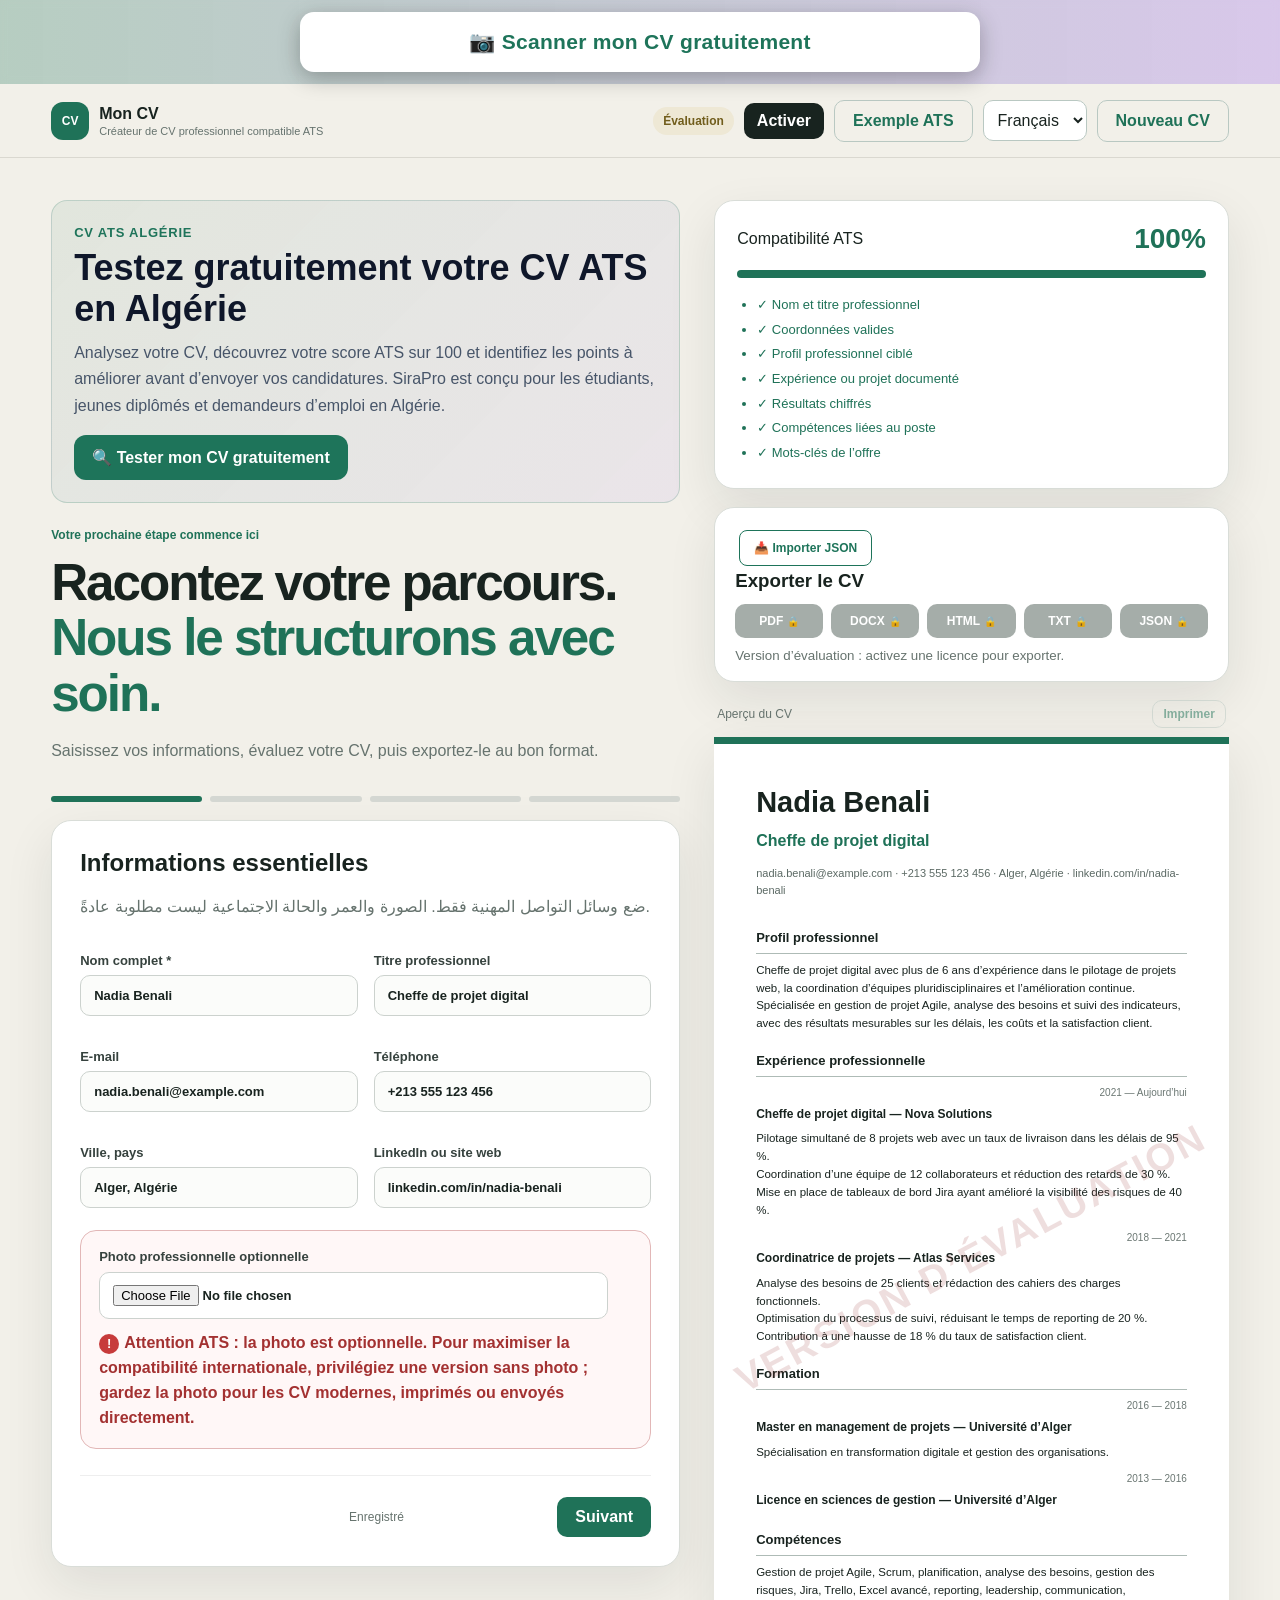
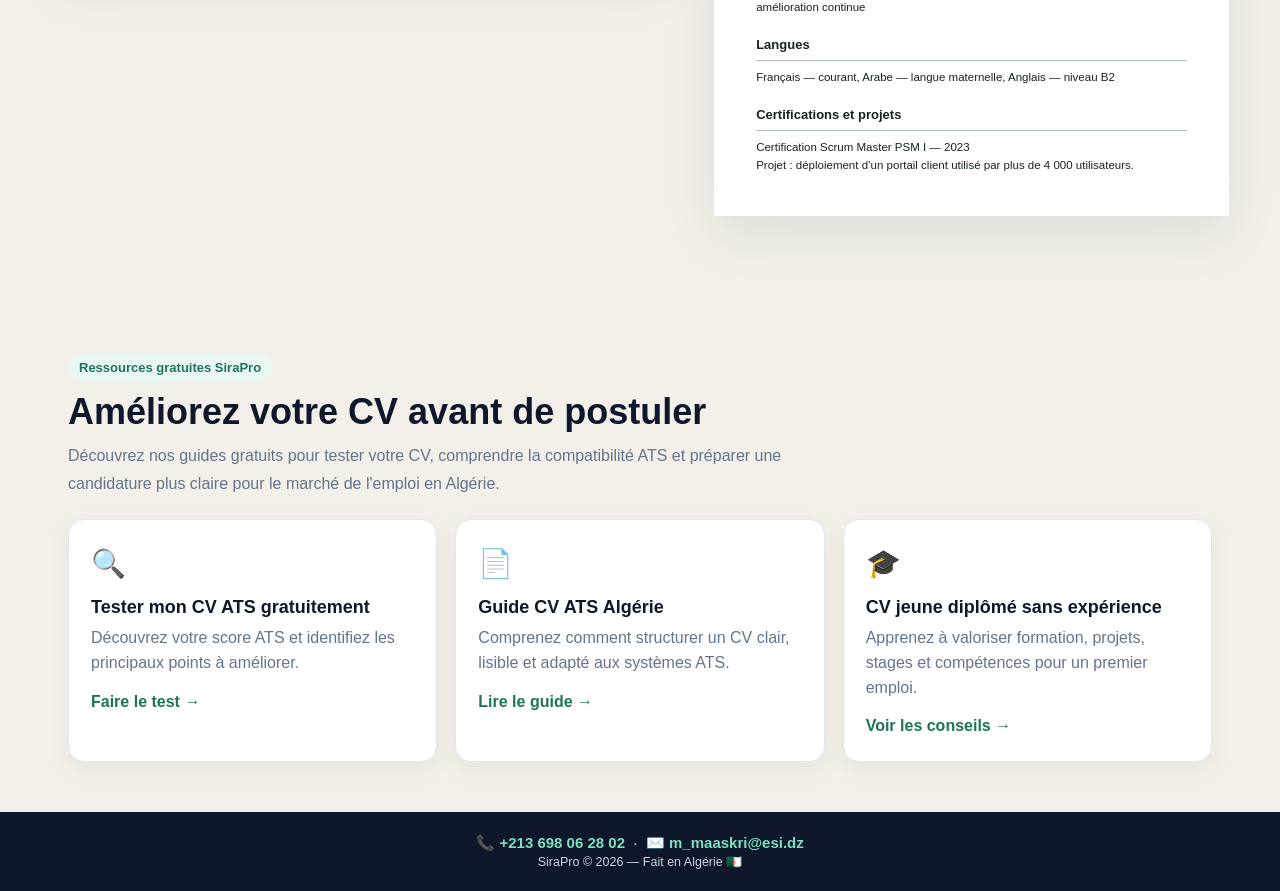
==== commit 8974fe7f: "Update index.html" ====
--- a/static/index.html
+++ b/static/index.html
@@ -69,6 +69,86 @@
     #seoScanBtn{border:0;border-radius:12px;padding:13px 18px;background:#1e745a;color:#fff;font-weight:800;cursor:pointer}
     #seoScanBtn:hover{filter:brightness(.95)}
   </style>
+
+<style id="seoResourcesStyle">
+#seoResources{
+  max-width:1180px;
+  margin:34px auto 0;
+  padding:34px 18px 10px;
+  direction:ltr;
+  text-align:left;
+}
+#seoResources .seo-res-head{
+  max-width:760px;
+  margin-bottom:22px;
+}
+#seoResources .seo-kicker{
+  display:inline-block;
+  padding:6px 11px;
+  border-radius:999px;
+  background:#e9f7f2;
+  color:#1e745a;
+  font-size:13px;
+  font-weight:800;
+  margin-bottom:10px;
+}
+#seoResources h2{
+  margin:0 0 10px;
+  color:#0f172a;
+  font-size:clamp(26px,4vw,36px);
+  line-height:1.15;
+}
+#seoResources .seo-res-head p{
+  margin:0;
+  color:#64748b;
+  line-height:1.7;
+}
+#seoResources .seo-res-grid{
+  display:grid;
+  grid-template-columns:repeat(3,minmax(0,1fr));
+  gap:18px;
+}
+#seoResources .seo-res-card{
+  display:block;
+  padding:22px;
+  border:1px solid #e2e8f0;
+  border-radius:16px;
+  background:#fff;
+  color:#0f172a;
+  text-decoration:none;
+  box-shadow:0 8px 24px rgba(15,23,42,.05);
+  transition:transform .18s ease,box-shadow .18s ease,border-color .18s ease;
+}
+#seoResources .seo-res-card:hover{
+  transform:translateY(-3px);
+  box-shadow:0 12px 30px rgba(15,23,42,.09);
+  border-color:#c4b5fd;
+}
+#seoResources .seo-res-icon{
+  font-size:28px;
+  display:block;
+  margin-bottom:12px;
+}
+#seoResources .seo-res-card strong{
+  display:block;
+  font-size:18px;
+  margin-bottom:8px;
+}
+#seoResources .seo-res-card span{
+  display:block;
+  color:#64748b;
+  line-height:1.55;
+}
+#seoResources .seo-res-link{
+  margin-top:14px;
+  color:#1e745a !important;
+  font-weight:800;
+}
+@media(max-width:850px){
+  #seoResources .seo-res-grid{grid-template-columns:1fr}
+}
+</style>
+
 </head>
 <body>
   <noscript><img height="1" width="1" style="display:none" alt="" src="https://www.facebook.com/tr?id=2664042690682594&amp;ev=PageView&amp;noscript=1"></noscript>
@@ -97,6 +177,41 @@
   </section>
   <aside><div class="score-card"><div><span data-i18n="atsReady">جاهزية ATS</span><strong id="score">0%</strong></div><div class="meter"><i id="meter"></i></div><ul id="checks"></ul></div><div class="export"><button id="import-json-btn" type="button" style="margin:4px;padding:10px 14px;border:1px solid #1e745a;border-radius:8px;background:#ffffff;color:#1e745a;font-weight:700;cursor:pointer;">📥 Importer JSON</button><input type="file" id="import-json-input" accept=".json,application/json" style="display:none"><h3 data-i18n="exportCv">تصدير السيرة</h3><div id="exportButtons"></div><small id="exportMessage" data-i18n="trialExport">Version d’évaluation : activez une licence pour exporter.</small></div><div class="preview-wrap"><div class="preview-label"><span data-i18n="preview">معاينة السيرة</span><button id="printBtn" class="mini" data-i18n="print">طباعة</button></div><article id="preview"></article><div id="trialWatermark" class="trial-watermark">VERSION D’ÉVALUATION</div></div></aside>
 </main>
+
+<section id="seoResources" aria-labelledby="seoResourcesTitle">
+  <div class="seo-res-head">
+    <span class="seo-kicker">Ressources gratuites SiraPro</span>
+    <h2 id="seoResourcesTitle">Améliorez votre CV avant de postuler</h2>
+    <p>
+      Découvrez nos guides gratuits pour tester votre CV, comprendre la compatibilité ATS
+      et préparer une candidature plus claire pour le marché de l'emploi en Algérie.
+    </p>
+  </div>
+
+  <div class="seo-res-grid">
+    <a class="seo-res-card" href="/test-cv-ats-gratuit.html">
+      <span class="seo-res-icon">🔍</span>
+      <strong>Tester mon CV ATS gratuitement</strong>
+      <span>Découvrez votre score ATS et identifiez les principaux points à améliorer.</span>
+      <span class="seo-res-link">Faire le test →</span>
+    </a>
+
+    <a class="seo-res-card" href="/cv-ats-algerie.html">
+      <span class="seo-res-icon">📄</span>
+      <strong>Guide CV ATS Algérie</strong>
+      <span>Comprenez comment structurer un CV clair, lisible et adapté aux systèmes ATS.</span>
+      <span class="seo-res-link">Lire le guide →</span>
+    </a>
+
+    <a class="seo-res-card" href="/cv-jeune-diplome-algerie.html">
+      <span class="seo-res-icon">🎓</span>
+      <strong>CV jeune diplômé sans expérience</strong>
+      <span>Apprenez à valoriser formation, projets, stages et compétences pour un premier emploi.</span>
+      <span class="seo-res-link">Voir les conseils →</span>
+    </a>
+  </div>
+</section>
+
 <dialog id="licenseDialog"><button class="dialog-close" id="closeLicense" aria-label="Fermer">×</button><div class="dialog-copy"><span class="eyebrow">SIRAPRO PREMIUM</span><h2>Exportez votre CV professionnel</h2><p>L’aperçu reste gratuit. Choisissez une formule pour débloquer PDF, Word, HTML, TXT, JSON et l’impression.</p></div><div class="plans"><article><span>Mensuel</span><strong>500 DA</strong><small>Renouvellement mensuel</small><button data-checkout="monthly">Choisir mensuel</button></article><article class="recommended"><i>Recommandé</i><span>Annuel</span><strong>5 000 DA</strong><small>Économisez 1 000 DA par an</small><button data-checkout="annual">Choisir annuel</button></article></div><div class="activation"><h3>Vous avez déjà une licence ?</h3><div class="activation-grid"><input id="licenseEmail" type="email" placeholder="votre@email.com"><input id="licenseKey" placeholder="CVPRO-XXXXXX-XXXXXX-XXXXXX-XXXXXX"><button id="activateLicense">Activer la licence</button></div><p id="licenseFeedback" role="status"></p></div></dialog>
 <template id="experienceTpl"><div class="repeat-card"><button type="button" class="remove" aria-label="حذف">×</button><div class="grid"><label>المسمى الوظيفي<input data-key="role"></label><label>الشركة<input data-key="company"></label><label>من<input data-key="start" placeholder="2022"></label><label>إلى<input data-key="end" placeholder="حتى الآن"></label></div><label>الإنجازات<textarea data-key="details" rows="4" placeholder="طورت... مما أدى إلى زيادة... بنسبة 20%"></textarea></label></div></template>
 <template id="educationTpl"><div class="repeat-card"><button type="button" class="remove" aria-label="حذف">×</button><div class="grid"><label>الشهادة / التخصص<input data-key="degree"></label><label>المؤسسة<input data-key="institution"></label><label>من<input data-key="start"></label><label>إلى<input data-key="end"></label></div><label>تفاصيل إضافية<textarea data-key="details" rows="3"></textarea></label></div></template>
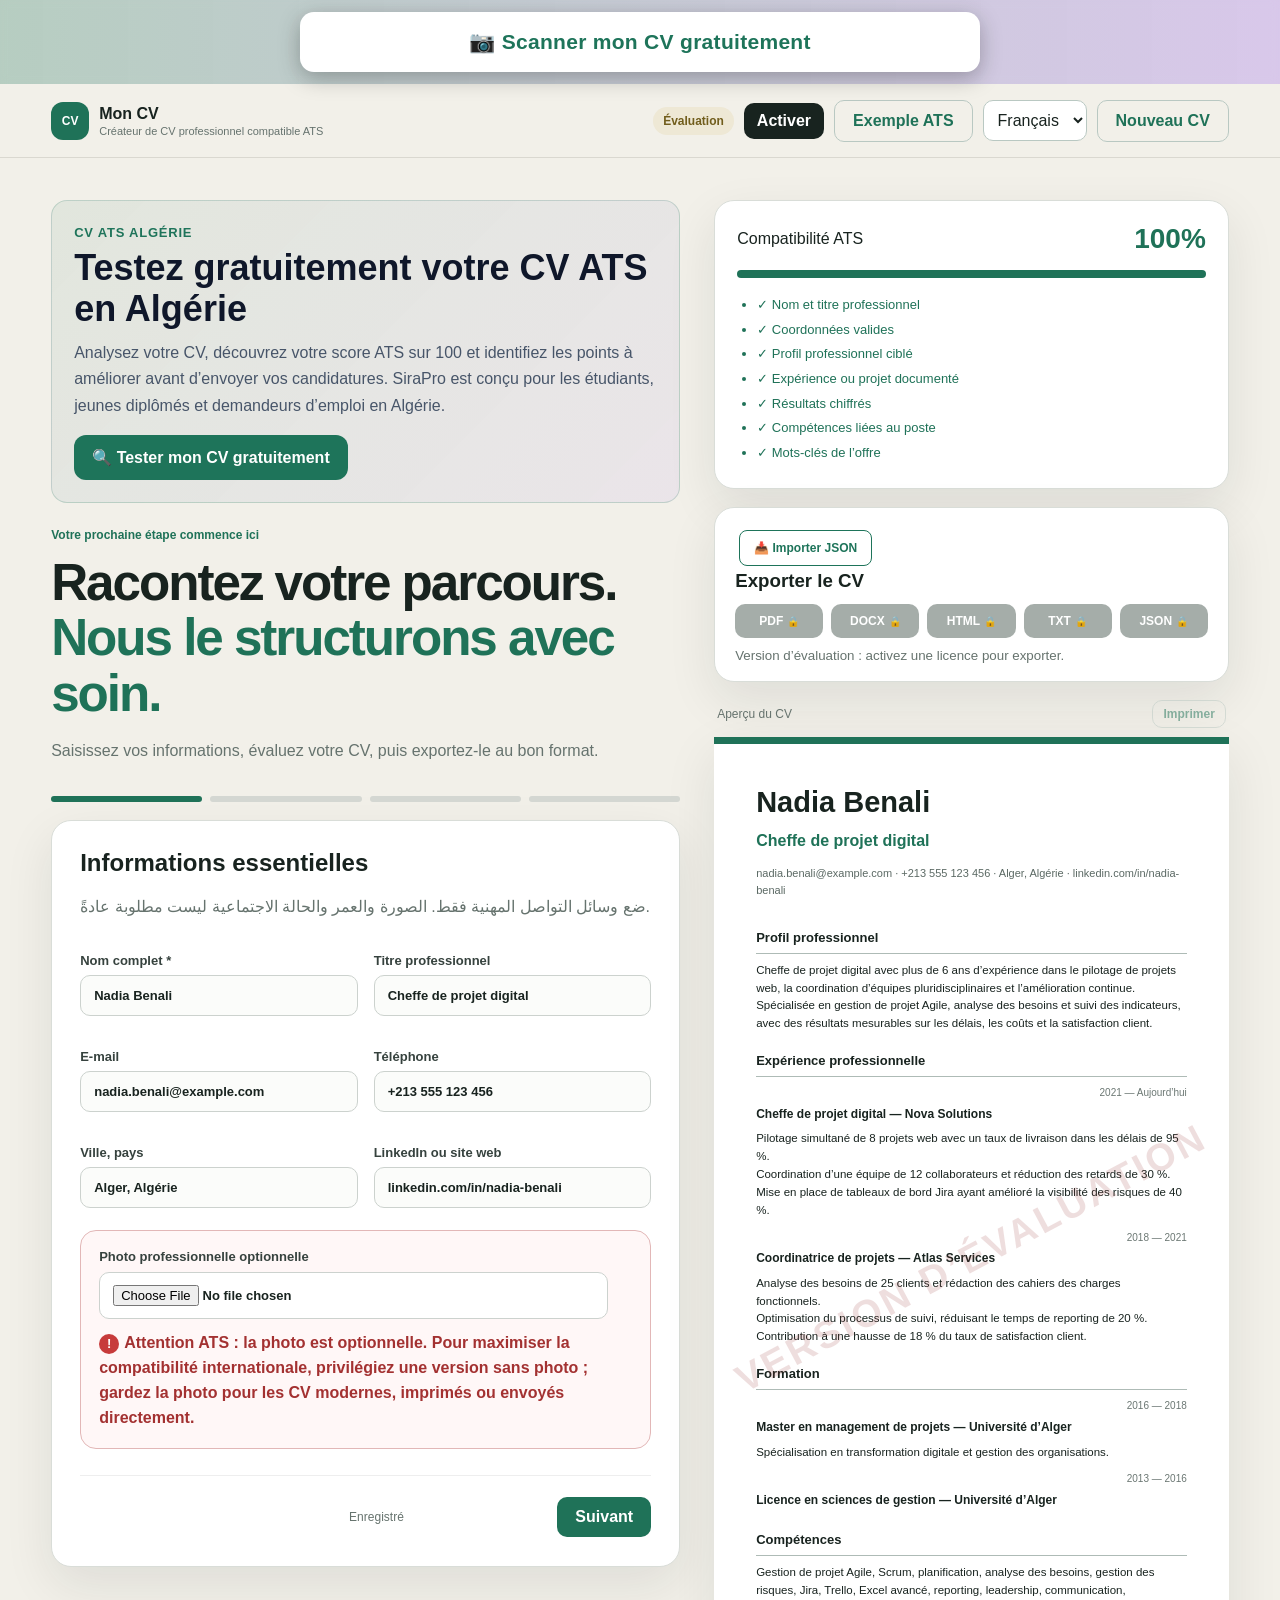
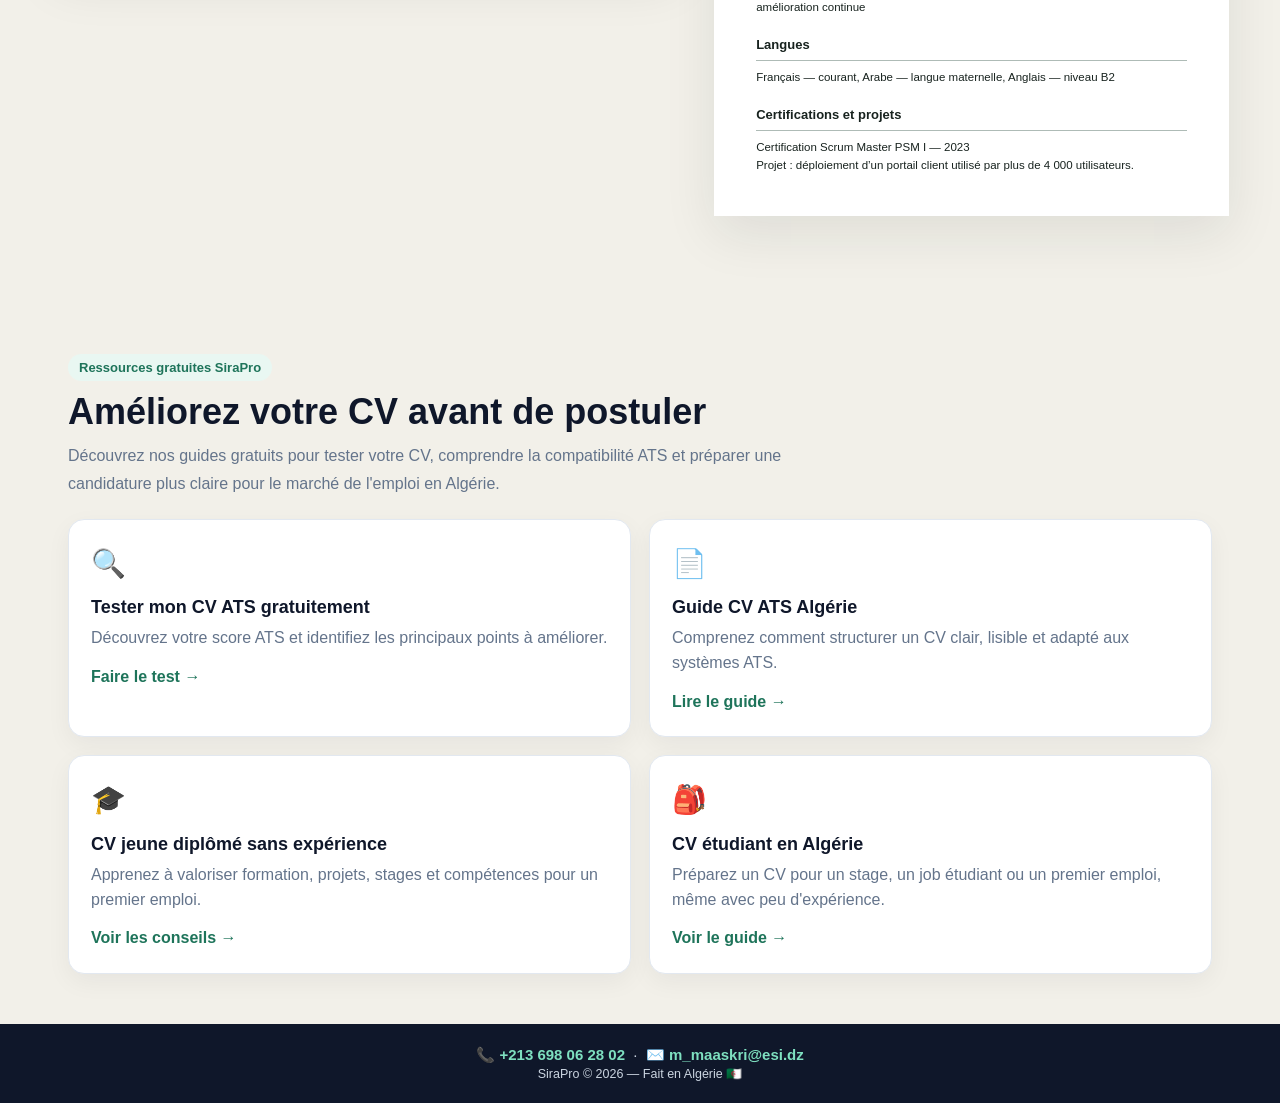
==== commit 144fcbd5: "Update index.html" ====
--- a/static/index.html
+++ b/static/index.html
@@ -105,7 +105,7 @@
 }
 #seoResources .seo-res-grid{
   display:grid;
-  grid-template-columns:repeat(3,minmax(0,1fr));
+  grid-template-columns:repeat(2,minmax(0,1fr));
   gap:18px;
 }
 #seoResources .seo-res-card{
@@ -208,6 +208,13 @@
       <strong>CV jeune diplômé sans expérience</strong>
       <span>Apprenez à valoriser formation, projets, stages et compétences pour un premier emploi.</span>
       <span class="seo-res-link">Voir les conseils →</span>
+    </a>
+
+    <a class="seo-res-card" href="/cv-etudiant-algerie.html">
+      <span class="seo-res-icon">🎒</span>
+      <strong>CV étudiant en Algérie</strong>
+      <span>Préparez un CV pour un stage, un job étudiant ou un premier emploi, même avec peu d'expérience.</span>
+      <span class="seo-res-link">Voir le guide →</span>
     </a>
   </div>
 </section>
